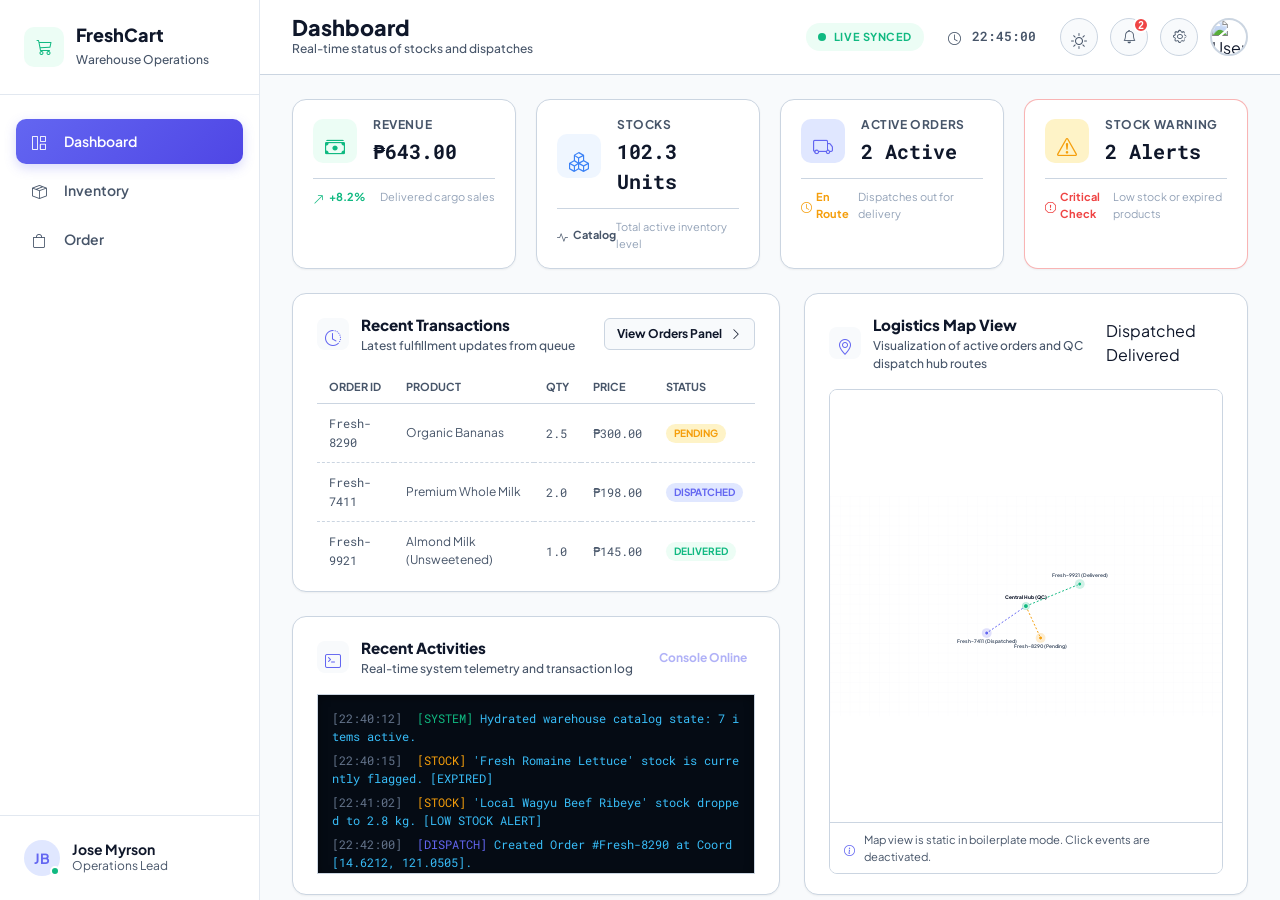
==== frontend/dashboard.html @ cfe40409 "FreshCart Boilerplate" ====
<!DOCTYPE html>
<html lang="en">
<head>
  <meta charset="UTF-8">
  <meta name="viewport" content="width=device-width, initial-scale=1.0">
  <title>FreshCart - Warehouse & Logistics Control Center</title>
  
  <!-- Fonts -->
  <link rel="preconnect" href="https://fonts.googleapis.com">
  <link rel="preconnect" href="https://fonts.gstatic.com" crossorigin>
  <link href="https://fonts.googleapis.com/css2?family=Plus+Jakarta+Sans:wght@300;400;500;600;700;800&family=Roboto+Mono:wght@400;500;600;700&display=swap" rel="stylesheet">
  
  <!-- Bootstrap Icons (CSS-only) -->
  <link rel="stylesheet" href="https://cdn.jsdelivr.net/npm/bootstrap-icons@1.11.3/font/bootstrap-icons.min.css">
  
  <!-- Custom CSS -->
  <link rel="stylesheet" href="styles/style.css">
  <link rel="stylesheet" href="styles/dashboard.css">
</head>
<body>
  <!-- Hidden Radio States for Tab Switching -->
  <input type="radio" name="app-tab" id="tab-dashboard" class="tab-radio-state" checked style="display: none;">
  <input type="radio" name="app-tab" id="tab-inventory" class="tab-radio-state" style="display: none;">
  <input type="radio" name="app-tab" id="tab-order" class="tab-radio-state" style="display: none;">
  
  <!-- Hidden Checkbox for Theme Toggle -->
  <input type="checkbox" id="theme-toggle" class="theme-checkbox-state" style="display: none;">
  <script>
    if (localStorage.getItem('theme') === 'dark') {
      document.getElementById('theme-toggle').checked = true;
      document.body.classList.add('dark-mode');
    }
  </script>

  <!-- Main App Layout Wrapper -->
  <div class="app-layout">
    
    <!-- Left Sidebar Navigation -->
    <aside class="app-sidebar">
      <div class="sidebar-header">
        <div class="brand-logo">
          <i class="bi bi-cart3"></i>
        </div>
        <div class="brand-info">
          <h2>FreshCart</h2>
          <span>Warehouse Operations</span>
        </div>
      </div>
      
      <!-- Navigation Menu -->
      <nav class="sidebar-menu">
        <a class="menu-item" href="dashboard.html" id="nav-dashboard">
          <i class="bi bi-grid-1x2"></i>
          <span>Dashboard</span>
        </a>
        <a class="menu-item" href="inventory.html" id="nav-inventory">
          <i class="bi bi-box-seam"></i>
          <span>Inventory</span>
        </a>
        <a class="menu-item" href="order.html" id="nav-order">
          <i class="bi bi-bag"></i>
          <span>Order</span>
        </a>
      </nav>
      
      <!-- Sidebar Footer User Profile -->
      <div class="sidebar-footer">
        <div class="user-profile">
          <div class="user-avatar">
            <span>JB</span>
            <span class="user-status-dot online"></span>
          </div>
          <div class="user-details">
            <h4>Jose Myrson</h4>
            <p>Operations Lead</p>
          </div>
        </div>
      </div>
    </aside>

    <!-- Main Content Area -->
    <main class="main-content">
      
      <!-- Top Header Bar -->
      <header class="header-bar">
        <div class="header-title-group">
          <div class="title-dashboard-only">
            <h1>Dashboard</h1>
            <p>Real-time status of stocks and dispatches</p>
          </div>
          <div class="title-inventory-only">
            <h1>Inventory</h1>
            <p>Physical catalog controls and freshness states</p>
          </div>
          <div class="title-order-only">
            <h1>Order Dispatch Engine</h1>
            <p>Fulfill queue dispatches and track routes</p>
          </div>
        </div>
        
        <div class="header-actions">
          <div class="status-indicator">
            <span class="status-dot"></span>
            <span class="status-text">LIVE SYNCED</span>
          </div>
          
          <div class="system-time text-mono">
            <i class="bi bi-clock"></i>
            <span id="live-time">22:45:00</span>
          </div>
          
          <!-- Mockup circular header controls -->
          <div class="header-controls">
            <label class="circle-btn" for="theme-toggle" id="btn-theme-toggle" title="Toggle Light/Dark Theme" style="cursor: pointer;">
              <i class="bi bi-sun sun-icon"></i>
              <i class="bi bi-moon moon-icon" style="display: none;"></i>
            </label>
            <button class="circle-btn" id="btn-alerts-toggle" title="System Warnings Dashboard">
              <i class="bi bi-bell"></i>
              <span class="btn-badge" id="alerts-count">2</span>
            </button>
            <button class="circle-btn" id="btn-settings-toggle" title="Control Settings">
              <i class="bi bi-gear"></i>
            </button>
            <div class="profile-circle" title="User Profile">
              <img src="https://api.dicebear.com/7.x/bottts/svg?seed=FreshCart" alt="User Profile">
            </div>
          </div>
        </div>
      </header>

      <!-- Views Content Container -->
      <div class="view-container">
        
        <!-- ==================== VIEW 1: DASHBOARD ==================== -->
        <section id="view-dashboard" class="app-view">
          
          <!-- Summary/KPI Cards row -->
          <div class="kpi-row">
            <!-- Revenue Card -->
            <div class="kpi-card" id="kpi-revenue">
              <div class="kpi-card-inner">
                <div class="kpi-icon revenue-accent">
                  <i class="bi bi-cash-stack"></i>
                </div>
                <div class="kpi-content">
                  <span class="kpi-label">Revenue</span>
                  <h2 class="kpi-value text-mono" id="val-revenue">₱643.00</h2>
                </div>
              </div>
              <div class="kpi-footer">
                <span class="kpi-trend positive">
                  <i class="bi bi-arrow-up-right"></i> +8.2%
                </span>
                <span class="kpi-subtext">Delivered cargo sales</span>
              </div>
            </div>

            <!-- Stocks Card -->
            <div class="kpi-card" id="kpi-stocks">
              <div class="kpi-card-inner">
                <div class="kpi-icon stocks-accent">
                  <i class="bi bi-boxes"></i>
                </div>
                <div class="kpi-content">
                  <span class="kpi-label">Stocks</span>
                  <h2 class="kpi-value text-mono" id="val-stocks">102.3 Units</h2>
                </div>
              </div>
              <div class="kpi-footer">
                <span class="kpi-trend neutral">
                  <i class="bi bi-activity"></i> Catalog
                </span>
                <span class="kpi-subtext">Total active inventory level</span>
              </div>
            </div>

            <!-- Active Orders Card -->
            <div class="kpi-card" id="kpi-dispatches">
              <div class="kpi-card-inner">
                <div class="kpi-icon dispatches-accent">
                  <i class="bi bi-truck"></i>
                </div>
                <div class="kpi-content">
                  <span class="kpi-label">Active Orders</span>
                  <h2 class="kpi-value text-mono" id="val-dispatches">2 Active</h2>
                </div>
              </div>
              <div class="kpi-footer">
                <span class="kpi-trend warning">
                  <i class="bi bi-clock"></i> En Route
                </span>
                <span class="kpi-subtext">Dispatches out for delivery</span>
              </div>
            </div>

            <!-- Stock Warning Card -->
            <div class="kpi-card pulse-alert" id="kpi-warnings">
              <div class="kpi-card-inner">
                <div class="kpi-icon warnings-accent">
                  <i class="bi bi-exclamation-triangle"></i>
                </div>
                <div class="kpi-content">
                  <span class="kpi-label">Stock Warning</span>
                  <h2 class="kpi-value text-mono" id="val-warnings">2 Alerts</h2>
                </div>
              </div>
              <div class="kpi-footer">
                <span class="kpi-trend critical">
                  <i class="bi bi-exclamation-octagon"></i> Critical Check
                </span>
                <span class="kpi-subtext">Low stock or expired products</span>
              </div>
            </div>
          </div>

          <!-- Dashboard Main Two Column Grid -->
          <div class="dashboard-grid">
            
            <!-- Left Column: Transactions & Activity -->
            <div class="grid-column dashboard-left">
              <!-- Recent Transactions Card -->
              <section class="dashboard-card recent-transactions-card">
                <div class="card-header">
                  <div class="header-title-group">
                    <div class="card-header-icon"><i class="bi bi-clock-history"></i></div>
                    <div>
                      <h2>Recent Transactions</h2>
                      <p>Latest fulfillment updates from queue</p>
                    </div>
                  </div>
                  <a class="btn btn-secondary btn-sm" href="order.html" style="cursor: pointer; text-decoration: none;">
                    View Orders Panel <i class="bi bi-chevron-right"></i>
                  </a>
                </div>
                
                <div class="table-container recent-orders-container">
                  <table class="recent-orders-table">
                    <thead>
                      <tr>
                        <th>Order ID</th>
                        <th>Product</th>
                        <th>Qty</th>
                        <th>Price</th>
                        <th>Status</th>
                      </tr>
                    </thead>
                    <tbody id="dashboard-recent-orders-tbody">
                      <tr>
                        <td><span class="text-mono">Fresh-8290</span></td>
                        <td>Organic Bananas</td>
                        <td class="text-mono">2.5</td>
                        <td class="text-mono">₱300.00</td>
                        <td><span class="status-badge-inline pending">Pending</span></td>
                      </tr>
                      <tr>
                        <td><span class="text-mono">Fresh-7411</span></td>
                        <td>Premium Whole Milk</td>
                        <td class="text-mono">2.0</td>
                        <td class="text-mono">₱198.00</td>
                        <td><span class="status-badge-inline dispatched">Dispatched</span></td>
                      </tr>
                      <tr>
                        <td><span class="text-mono">Fresh-9921</span></td>
                        <td>Almond Milk (Unsweetened)</td>
                        <td class="text-mono">1.0</td>
                        <td class="text-mono">₱145.00</td>
                        <td><span class="status-badge-inline delivered">Delivered</span></td>
                      </tr>
                    </tbody>
                  </table>
                </div>
              </section>

              <!-- Recent Activities (Timeline Logs) -->
              <section class="dashboard-card timeline-card">
                <div class="card-header">
                  <div class="header-title-group">
                    <div class="card-header-icon"><i class="bi bi-terminal"></i></div>
                    <div>
                      <h2>Recent Activities</h2>
                      <p>Real-time system telemetry and transaction log</p>
                    </div>
                  </div>
                  <button id="btn-clear-logs" class="btn btn-text" style="pointer-events: none; opacity: 0.5;">Console Online</button>
                </div>
                <div class="terminal-container">
                  <div class="terminal-body text-mono" id="terminal-logs">
                    <div class="log-entry"><span class="log-time">[22:40:12]</span> <span class="log-system">[SYSTEM]</span> Hydrated warehouse catalog state: 7 items active.</div>
                    <div class="log-entry"><span class="log-time">[22:40:15]</span> <span class="log-stock">[STOCK]</span> 'Fresh Romaine Lettuce' stock is currently flagged. [EXPIRED]</div>
                    <div class="log-entry"><span class="log-time">[22:41:02]</span> <span class="log-stock">[STOCK]</span> 'Local Wagyu Beef Ribeye' stock dropped to 2.8 kg. [LOW STOCK ALERT]</div>
                    <div class="log-entry"><span class="log-time">[22:42:00]</span> <span class="log-dispatch">[DISPATCH]</span> Created Order #Fresh-8290 at Coord [14.6212, 121.0505].</div>
                    <div class="log-entry"><span class="log-time">[22:43:18]</span> <span class="log-dispatch">[DISPATCH]</span> Created Order #Fresh-7411 at Coord [14.6050, 121.0210].</div>
                    <div class="log-entry"><span class="log-time">[22:44:00]</span> <span class="log-dispatch">[DISPATCH]</span> Created Order #Fresh-9921 at Coord [14.6320, 121.0780].</div>
                  </div>
                </div>
              </section>
            </div>

            <!-- Right Column: Mockup Map -->
            <div class="grid-column dashboard-right">
              <section class="dashboard-card map-card flex-grow-card">
                <div class="card-header">
                  <div class="header-title-group">
                    <div class="card-header-icon"><i class="bi bi-geo-alt"></i></div>
                    <div>
                      <h2>Logistics Map View</h2>
                      <p>Visualization of active orders and QC dispatch hub routes</p>
                    </div>
                  </div>
                  <div class="map-legend">
                    <span class="legend-item"><span class="legend-dot color-indigo"></span> Dispatched</span>
                    <span class="legend-item"><span class="legend-dot color-emerald"></span> Delivered</span>
                  </div>
                </div>
                
                <div class="map-viewport-wrapper">
                  <div id="map-viewport" class="static-map">
                    <svg viewBox="0 0 800 450" class="map-svg" xmlns="http://www.w3.org/2000/svg">
                      <!-- Grid background -->
                      <defs>
                        <pattern id="map-grid" width="20" height="20" patternUnits="userSpaceOnUse">
                          <path d="M 20 0 L 0 0 0 20" fill="none" stroke="var(--border-color)" stroke-width="0.5" opacity="0.3"/>
                        </pattern>
                      </defs>
                      <rect width="100%" height="100%" fill="url(#map-grid)" />
                      
                      <!-- Connection Routes -->
                      <path class="route-line dispatched" d="M 400 225 L 320 280" stroke="var(--secondary-indigo)" stroke-width="2" stroke-dasharray="4 4" fill="none" />
                      <path class="route-line delivered" d="M 400 225 L 510 180" stroke="var(--primary-emerald)" stroke-width="2" stroke-dasharray="4 4" fill="none" />
                      <path class="route-line pending" d="M 400 225 L 430 290" stroke="var(--warning-amber)" stroke-width="2" stroke-dasharray="4 4" fill="none" />
                      
                      <!-- Central Warehouse Marker -->
                      <circle cx="400" cy="225" r="8" fill="var(--primary-emerald)" opacity="0.3" class="warehouse-pulse-ring" />
                      <circle cx="400" cy="225" r="5" fill="var(--primary-emerald)" stroke="#ffffff" stroke-width="1.5" />
                      <text x="400" y="210" class="map-label center-label" text-anchor="middle">Central Hub (QC)</text>
                      
                      <!-- Route Node 1: Dispatched -->
                      <g class="map-node">
                        <circle cx="320" cy="280" r="10" fill="var(--secondary-indigo)" opacity="0.2" class="node-pulse-ring" />
                        <circle cx="320" cy="280" r="4" fill="var(--secondary-indigo)" stroke="#ffffff" stroke-width="1.5" />
                        <text x="320" y="300" class="map-label" text-anchor="middle">Fresh-7411 (Dispatched)</text>
                      </g>
                      
                      <!-- Route Node 2: Delivered -->
                      <g class="map-node">
                        <circle cx="510" cy="180" r="10" fill="var(--primary-emerald)" opacity="0.2" class="node-pulse-ring" />
                        <circle cx="510" cy="180" r="4" fill="var(--primary-emerald)" stroke="#ffffff" stroke-width="1.5" />
                        <text x="510" y="165" class="map-label" text-anchor="middle">Fresh-9921 (Delivered)</text>
                      </g>
                      
                      <!-- Route Node 3: Pending -->
                      <g class="map-node">
                        <circle cx="430" cy="290" r="10" fill="var(--warning-amber)" opacity="0.2" class="node-pulse-ring" />
                        <circle cx="430" cy="290" r="4" fill="var(--warning-amber)" stroke="#ffffff" stroke-width="1.5" />
                        <text x="430" y="310" class="map-label" text-anchor="middle">Fresh-8290 (Pending)</text>
                      </g>
                    </svg>
                  </div>
                  <div class="map-instructions">
                    <i class="bi bi-info-circle"></i> Map view is static in boilerplate mode. Click events are deactivated.
                  </div>
                </div>
              </section>
            </div>
            
          </div>
        </section>

      </div>
    </main>

  </div>

  <!-- Theme Toggle Persistence Script -->
  <script>
    document.getElementById('theme-toggle').addEventListener('change', (e) => {
      if (e.target.checked) {
        localStorage.setItem('theme', 'dark');
        document.body.classList.add('dark-mode');
      } else {
        localStorage.setItem('theme', 'light');
        document.body.classList.remove('dark-mode');
      }
    });
  </script>
</body>
</html>
---- frontend/styles/style.css ----
/* FRESHCART DASHBOARD STYLESHEET */

/* --- Design Tokens & Variables --- */
:root {
  --canvas-bg: #f8fafc;
  --surface-bg: #ffffff;
  --border-color: #cbd5e1;
  --header-bg: #ffffff;
  --sidebar-bg: #ffffff;
  --sidebar-border: #e2e8f0;
  --sidebar-hover: #f1f5f9;
  
  --text-primary: #0f172a;
  --text-secondary: #475569;
  --text-muted: #94a3b8;
  
  /* Palette Accents */
  --primary-emerald: #10b981;
  --primary-emerald-hover: #0d9668;
  --primary-emerald-light: #ecfdf5;
  
  --secondary-indigo: #6366f1;
  --secondary-indigo-hover: #4f46e5;
  --secondary-indigo-light: #e0e7ff;
  
  /* Status Colors */
  --danger-red: #ef4444;
  --danger-red-light: #fef2f2;
  --warning-amber: #f59e0b;
  --warning-amber-light: #fef3c7;
  --info-blue: #3b82f6;
  --info-blue-light: #eff6ff;
  
  /* Typography */
  --font-sans: 'Plus Jakarta Sans', -apple-system, BlinkMacSystemFont, "Segoe UI", Roboto, Helvetica, Arial, sans-serif;
  --font-mono: 'Roboto Mono', sfmono-regular, Consolas, "Liberation Mono", Menlo, Courier, monospace;
  
  /* Elevation & Borders */
  --shadow-sm: 0 1px 2px 0 rgba(0, 0, 0, 0.05);
  --shadow-md: 0 4px 6px -1px rgba(0, 0, 0, 0.05), 0 2px 4px -2px rgba(0, 0, 0, 0.05);
  --shadow-lg: 0 10px 15px -3px rgba(0, 0, 0, 0.05), 0 4px 6px -4px rgba(0, 0, 0, 0.05);
  --transition-smooth: all 0.2s cubic-bezier(0.4, 0, 0.2, 1);
  
  /* Inputs */
  --input-bg: #ffffff;
  --input-border: #cbd5e1;
  --input-focus-shadow: rgba(99, 102, 241, 0.1);
}

body.dark-mode, body:has(#theme-toggle:checked) {
  --canvas-bg: #090d16;
  --surface-bg: #111b2d;
  --border-color: #1e293b;
  --header-bg: #0f172a;
  --sidebar-bg: #0f172a;
  --sidebar-border: #1e293b;
  --sidebar-hover: #1e293b;
  
  --text-primary: #f8fafc;
  --text-secondary: #94a3b8;
  --text-muted: #64748b;
  
  --primary-emerald-light: rgba(16, 185, 129, 0.1);
  --secondary-indigo-light: rgba(99, 102, 241, 0.1);
  --danger-red-light: rgba(239, 68, 68, 0.1);
  --warning-amber-light: rgba(245, 158, 11, 0.1);
  --info-blue-light: rgba(59, 130, 246, 0.1);
  
  --shadow-sm: 0 1px 2px 0 rgba(0, 0, 0, 0.4);
  --shadow-md: 0 4px 6px -1px rgba(0, 0, 0, 0.3);
  --shadow-lg: 0 10px 15px -3px rgba(0, 0, 0, 0.4);
  
  --input-bg: #1e293b;
  --input-border: #334155;
  --input-focus-shadow: rgba(99, 102, 241, 0.2);
}

/* --- Base Resets & Global Styles --- */
* {
  box-sizing: border-box;
  margin: 0;
  padding: 0;
}

body {
  background-color: var(--canvas-bg);
  color: var(--text-primary);
  font-family: var(--font-sans);
  line-height: 1.5;
  overflow: hidden;
  height: 100vh;
  width: 100vw;
  -webkit-font-smoothing: antialiased;
  -moz-osx-font-smoothing: grayscale;
  transition: background-color 0.3s, color 0.3s;
}

.text-mono {
  font-family: var(--font-mono);
}

/* --- App Layout Structures --- */
.app-layout {
  display: flex;
  height: 100vh;
  width: 100vw;
  overflow: hidden;
}

/* Left Sidebar */
.app-sidebar {
  display: flex;
  flex-direction: column;
  width: 260px;
  height: 100%;
  background-color: var(--sidebar-bg);
  border-right: 1px solid var(--sidebar-border);
  flex-shrink: 0;
  transition: var(--transition-smooth), background-color 0.3s, border-color 0.3s;
  z-index: 10;
}

.sidebar-header {
  display: flex;
  align-items: center;
  gap: 0.75rem;
  padding: 1.5rem;
  border-bottom: 1px solid var(--sidebar-border);
}

.brand-logo {
  display: flex;
  align-items: center;
  justify-content: center;
  background-color: var(--primary-emerald-light);
  color: var(--primary-emerald);
  width: 40px;
  height: 40px;
  border-radius: 10px;
}

.brand-info h2 {
  font-size: 1.125rem;
  font-weight: 800;
  color: var(--text-primary);
  line-height: 1.2;
}

.brand-info span {
  font-size: 0.75rem;
  font-weight: 500;
  color: var(--text-secondary);
}

/* Sidebar Menu */
.sidebar-menu {
  flex-grow: 1;
  padding: 1.5rem 1rem;
  display: flex;
  flex-direction: column;
  gap: 0.25rem;
}

.menu-item {
  display: flex;
  align-items: center;
  gap: 0.875rem;
  padding: 0.75rem 1rem;
  background: none;
  border: none;
  border-radius: 10px;
  color: var(--text-secondary);
  font-family: var(--font-sans);
  font-size: 0.875rem;
  font-weight: 600;
  cursor: pointer;
  text-align: left;
  transition: var(--transition-smooth);
  text-decoration: none !important;
}

.menu-item i {
  width: 18px;
  height: 18px;
}

.menu-item:hover {
  background-color: var(--sidebar-hover);
  color: var(--text-primary);
}

.menu-item.active {
  background: linear-gradient(135deg, var(--secondary-indigo), var(--secondary-indigo-hover));
  color: #ffffff;
  box-shadow: 0 4px 12px rgba(99, 102, 241, 0.25);
}

/* Sidebar User Profile */
.sidebar-footer {
  padding: 1rem;
  border-top: 1px solid var(--sidebar-border);
}

.user-profile {
  display: flex;
  align-items: center;
  gap: 0.75rem;
  padding: 0.5rem;
  border-radius: 8px;
}

.user-avatar {
  position: relative;
  display: flex;
  align-items: center;
  justify-content: center;
  width: 36px;
  height: 36px;
  border-radius: 50%;
  background-color: var(--secondary-indigo-light);
  color: var(--secondary-indigo);
  font-weight: 700;
  font-size: 0.875rem;
}

.user-status-dot {
  position: absolute;
  bottom: 0;
  right: 0;
  width: 10px;
  height: 10px;
  border-radius: 50%;
  border: 2px solid var(--sidebar-bg);
}

.user-status-dot.online {
  background-color: var(--primary-emerald);
}

.user-details h4 {
  font-size: 0.875rem;
  font-weight: 700;
  color: var(--text-primary);
  line-height: 1.2;
}

.user-details p {
  font-size: 0.75rem;
  color: var(--text-secondary);
}

/* Main Content Area */
.main-content {
  display: flex;
  flex-direction: column;
  flex-grow: 1;
  height: 100%;
  overflow: hidden;
  background-color: var(--canvas-bg);
  transition: background-color 0.3s;
}

/* Top Header Bar */
.header-bar {
  display: flex;
  justify-content: space-between;
  align-items: center;
  height: 75px;
  padding: 0 2rem;
  background-color: var(--header-bg);
  border-bottom: 1px solid var(--border-color);
  flex-shrink: 0;
  transition: var(--transition-smooth), background-color 0.3s, border-color 0.3s;
}

.header-title-group h1 {
  font-size: 1.35rem;
  font-weight: 800;
  color: var(--text-primary);
  line-height: 1.1;
}

.header-title-group p {
  font-size: 0.75rem;
  color: var(--text-secondary);
  font-weight: 500;
}

.header-actions {
  display: flex;
  align-items: center;
  gap: 1.5rem;
}

.status-indicator {
  display: flex;
  align-items: center;
  gap: 0.5rem;
  background-color: var(--primary-emerald-light);
  padding: 0.375rem 0.75rem;
  border-radius: 20px;
}

.status-dot {
  width: 8px;
  height: 8px;
  background-color: var(--primary-emerald);
  border-radius: 50%;
  animation: pulse-dot 1.8s infinite;
}

@keyframes pulse-dot {
  0% { transform: scale(0.9); opacity: 0.6; }
  50% { transform: scale(1.1); opacity: 1; }
  100% { transform: scale(0.9); opacity: 0.6; }
}

.status-text {
  font-size: 0.6875rem;
  font-weight: 700;
  color: var(--primary-emerald);
  letter-spacing: 0.05em;
}

.system-time {
  display: flex;
  align-items: center;
  gap: 0.5rem;
  font-size: 0.8125rem;
  font-weight: 600;
  color: var(--text-secondary);
}

.system-time i {
  width: 16px;
  height: 16px;
}

.header-controls {
  display: flex;
  align-items: center;
  gap: 0.75rem;
}

.circle-btn {
  position: relative;
  display: flex;
  align-items: center;
  justify-content: center;
  width: 38px;
  height: 38px;
  border-radius: 50%;
  background-color: var(--canvas-bg);
  border: 1px solid var(--border-color);
  color: var(--text-secondary);
  cursor: pointer;
  transition: var(--transition-smooth);
}

.circle-btn:hover {
  background-color: var(--sidebar-hover);
  color: var(--text-primary);
  transform: translateY(-1px);
}

.circle-btn i {
  width: 16px;
  height: 16px;
}

.btn-badge {
  position: absolute;
  top: -2px;
  right: -2px;
  background-color: var(--danger-red);
  color: white;
  font-size: 0.625rem;
  font-weight: 700;
  min-width: 16px;
  height: 16px;
  border-radius: 8px;
  display: flex;
  align-items: center;
  justify-content: center;
  border: 2px solid var(--header-bg);
}

.profile-circle {
  width: 38px;
  height: 38px;
  border-radius: 50%;
  border: 2px solid var(--border-color);
  overflow: hidden;
  cursor: pointer;
  transition: var(--transition-smooth);
}

.profile-circle:hover {
  transform: scale(1.05);
  border-color: var(--secondary-indigo);
}

.profile-circle img {
  width: 100%;
  height: 100%;
  object-fit: cover;
}

/* Views Wrapper */
.view-container {
  flex-grow: 1;
  overflow-y: auto;
  padding: 1.5rem 2rem;
}

/* Switch Views */
.app-view {
  display: none;
  animation: fadeIn 0.25s ease-in-out;
}

.app-view.active {
  display: block;
}

@keyframes fadeIn {
  from { opacity: 0; transform: translateY(4px); }
  to { opacity: 1; transform: translateY(0); }
}

/* --- CSS-Only Tab Switching & Theme Toggle logic --- */
.tab-radio-state:checked {
  display: none;
}

#tab-dashboard:checked ~ .app-layout #nav-dashboard,
#tab-inventory:checked ~ .app-layout #nav-inventory,
#tab-order:checked ~ .app-layout #nav-order {
  background: linear-gradient(135deg, var(--secondary-indigo), var(--secondary-indigo-hover));
  color: #ffffff;
  box-shadow: 0 4px 12px rgba(99, 102, 241, 0.25);
}

#tab-dashboard:checked ~ .app-layout #view-dashboard,
#tab-inventory:checked ~ .app-layout #view-inventory,
#tab-order:checked ~ .app-layout #view-order {
  display: block;
}

.title-dashboard-only,
.title-inventory-only,
.title-order-only {
  display: none;
}

#tab-dashboard:checked ~ .app-layout .title-dashboard-only,
#tab-inventory:checked ~ .app-layout .title-inventory-only,
#tab-order:checked ~ .app-layout .title-order-only {
  display: block;
}

/* Theme Toggle styles */
body:has(#theme-toggle:checked) #btn-theme-toggle .sun-icon {
  display: none;
}

body:has(#theme-toggle:checked) #btn-theme-toggle .moon-icon {
  display: block !important;
}

/* Static Map styles */
.static-map {
  width: 100%;
  height: 100%;
  background-color: var(--surface-bg);
  display: flex;
  align-items: center;
  justify-content: center;
  position: relative;
  overflow: hidden;
}

.map-svg {
  width: 100%;
  height: 100%;
  display: block;
}

.map-label {
  font-family: var(--font-sans);
  font-size: 10px;
  font-weight: 700;
  fill: var(--text-secondary);
}

.center-label {
  fill: var(--text-primary);
  font-weight: 800;
}

.node-pulse-ring, .warehouse-pulse-ring {
  transform-origin: center;
  animation: svg-pulse 2s infinite ease-in-out;
}

.warehouse-pulse-ring {
  animation-duration: 2.5s;
}

@keyframes svg-pulse {
  0% {
    r: 6px;
    opacity: 0.4;
  }
  50% {
    r: 14px;
    opacity: 0.1;
  }
  100% {
    r: 6px;
    opacity: 0.4;
  }
}

/* Dashboard Card layout is retained as a common component below. */

/* General Dashboard Cards */
.dashboard-card {
  background-color: var(--surface-bg);
  border: 1px solid var(--border-color);
  border-radius: 14px;
  padding: 1.25rem 1.5rem;
  box-shadow: var(--shadow-sm);
  display: flex;
  flex-direction: column;
  transition: var(--transition-smooth), border-color 0.3s;
}

.dashboard-card:hover {
  box-shadow: var(--shadow-md);
}

.card-header {
  display: flex;
  justify-content: space-between;
  align-items: center;
  margin-bottom: 1rem;
  gap: 1rem;
}

.header-title-group {
  display: flex;
  align-items: center;
  gap: 0.75rem;
}

.card-header-icon {
  display: flex;
  align-items: center;
  justify-content: center;
  width: 32px;
  height: 32px;
  border-radius: 8px;
  background-color: var(--canvas-bg);
  color: var(--secondary-indigo);
  flex-shrink: 0;
}

.card-header-icon i {
  width: 16px;
  height: 16px;
}

.header-title-group h2 {
  font-size: 0.95rem;
  font-weight: 800;
  color: var(--text-primary);
}

.header-title-group p {
  font-size: 0.75rem;
  color: var(--text-secondary);
}

.flex-grow-card {
  flex-grow: 1;
}

/* Buttons */
.btn {
  display: inline-flex;
  align-items: center;
  justify-content: center;
  gap: 0.5rem;
  font-family: var(--font-sans);
  font-size: 0.8125rem;
  font-weight: 700;
  padding: 0.5rem 1rem;
  border-radius: 8px;
  border: 1px solid transparent;
  cursor: pointer;
  transition: var(--transition-smooth);
}

.btn-sm {
  font-size: 0.75rem;
  padding: 0.375rem 0.75rem;
  border-radius: 6px;
}

.btn-primary {
  background-color: var(--primary-emerald);
  color: white;
}

.btn-primary:hover {
  background-color: var(--primary-emerald-hover);
}

.btn-indigo {
  background-color: var(--secondary-indigo);
  color: white;
}

.btn-indigo:hover {
  background-color: var(--secondary-indigo-hover);
}

.btn-secondary {
  background-color: var(--canvas-bg);
  border-color: var(--border-color);
  color: var(--text-primary);
}

.btn-secondary:hover {
  background-color: var(--sidebar-hover);
}

.btn-icon-only {
  width: 32px;
  height: 32px;
  padding: 0;
  border-radius: 50%;
}

.btn-text {
  background: none;
  border: none;
  color: var(--secondary-indigo);
  padding: 0.25rem 0.5rem;
  font-size: 0.75rem;
}

.btn-text:hover {
  color: var(--secondary-indigo-hover);
  text-decoration: underline;
}

.btn-full {
  width: 100%;
}

/* Dashboard recent transactions table and map classes are moved to dashboard.html styles block. */

/* Inventory & Order specific layout and stream styles are moved to inventory.html and order.html styles blocks. */

/* Custom Scrollbars */
::-webkit-scrollbar {
  width: 6px;
  height: 6px;
}
::-webkit-scrollbar-track {
  background: transparent;
}
::-webkit-scrollbar-thumb {
  background: var(--border-color);
  border-radius: 4px;
}
::-webkit-scrollbar-thumb:hover {
  background: var(--text-muted);
}

.terminal-container::-webkit-scrollbar-thumb {
  background: #1e293b;
}
.terminal-container::-webkit-scrollbar-thumb:hover {
  background: #334155;
}

/* --- Responsive Layout Breakpoints --- */
@media (max-width: 1100px) {
  .view-layout-split {
    grid-template-columns: 1fr;
  }
}

@media (max-width: 1024px) {
  .dashboard-grid {
    grid-template-columns: 1fr;
  }
  
  .kpi-row {
    grid-template-columns: repeat(2, 1fr);
  }
}

@media (max-width: 768px) {
  .app-layout {
    flex-direction: column;
  }
  
  .app-sidebar {
    width: 100%;
    height: auto;
    border-right: none;
    border-bottom: 1px solid var(--sidebar-border);
  }
  
  .sidebar-header {
    padding: 1rem;
  }
  
  .sidebar-menu {
    flex-direction: row;
    padding: 0.5rem 1rem;
    overflow-x: auto;
    gap: 0.5rem;
  }
  
  .menu-item {
    padding: 0.5rem 0.75rem;
    white-space: nowrap;
  }
  
  .sidebar-footer {
    display: none; /* Hide profile in sidebar on small devices */
  }
  
  .header-bar {
    padding: 0 1rem;
  }
}

@media (max-width: 580px) {
  .kpi-row {
    grid-template-columns: 1fr;
  }
  
  .form-row {
    flex-direction: column;
    gap: 0.75rem;
  }
  
  .header-bar {
    flex-direction: column;
    height: auto;
    padding: 1rem;
    align-items: flex-start;
    gap: 0.75rem;
  }
  
  .header-actions {
    width: 100%;
    justify-content: space-between;
  }
}
---- frontend/styles/dashboard.css ----
/* ==================== VIEW: DASHBOARD ==================== */
/* KPI Section */
.kpi-row {
  display: grid;
  grid-template-columns: repeat(4, 1fr);
  gap: 1.25rem;
  margin-bottom: 1.5rem;
}

.kpi-card {
  background-color: var(--surface-bg);
  border: 1px solid var(--border-color);
  border-radius: 14px;
  padding: 1rem 1.25rem;
  box-shadow: var(--shadow-sm);
  display: flex;
  flex-direction: column;
  transition: var(--transition-smooth), border-color 0.3s;
}

.kpi-card:hover {
  transform: translateY(-2px);
  box-shadow: var(--shadow-md);
}

.kpi-card-inner {
  display: flex;
  align-items: center;
  gap: 1rem;
}

.kpi-icon {
  display: flex;
  align-items: center;
  justify-content: center;
  width: 44px;
  height: 44px;
  border-radius: 10px;
  font-size: 1.25rem;
  flex-shrink: 0;
}

.kpi-icon i {
  width: 20px;
  height: 20px;
}

.revenue-accent {
  background-color: var(--primary-emerald-light);
  color: var(--primary-emerald);
}

.stocks-accent {
  background-color: var(--info-blue-light);
  color: var(--info-blue);
}

.dispatches-accent {
  background-color: var(--secondary-indigo-light);
  color: var(--secondary-indigo);
}

.warnings-accent {
  background-color: var(--warning-amber-light);
  color: var(--warning-amber);
}

.kpi-content {
  display: flex;
  flex-direction: column;
}

.kpi-label {
  font-size: 0.75rem;
  font-weight: 700;
  color: var(--text-secondary);
  text-transform: uppercase;
  letter-spacing: 0.05em;
}

.kpi-value {
  font-size: 1.25rem;
  font-weight: 800;
  color: var(--text-primary);
  margin-top: 0.125rem;
}

.kpi-footer {
  display: flex;
  justify-content: space-between;
  align-items: center;
  margin-top: 0.75rem;
  border-top: 1px solid var(--border-color);
  padding-top: 0.625rem;
}

.kpi-trend {
  display: flex;
  align-items: center;
  gap: 0.25rem;
  font-size: 0.6875rem;
  font-weight: 700;
}

.kpi-trend.positive { color: var(--primary-emerald); }
.kpi-trend.neutral { color: var(--text-secondary); }
.kpi-trend.warning { color: var(--warning-amber); }
.kpi-trend.critical { color: var(--danger-red); }

.kpi-trend i {
  width: 12px;
  height: 12px;
}

.kpi-subtext {
  font-size: 0.6875rem;
  color: var(--text-muted);
}

/* Warnings Pulsating Alert */
.pulse-alert {
  border-color: rgba(239, 68, 68, 0.4);
  animation: pulse-border 1.5s infinite;
}

@keyframes pulse-border {
  0% { border-color: rgba(239, 68, 68, 0.4); }
  50% { border-color: rgba(239, 68, 68, 0.8); box-shadow: 0 0 8px rgba(239, 68, 68, 0.1); }
  100% { border-color: rgba(239, 68, 68, 0.4); }
}

/* Dashboard Two-Column Grid */
.dashboard-grid {
  display: grid;
  grid-template-columns: 1.1fr 1fr;
  gap: 1.5rem;
  align-items: stretch;
}

.dashboard-left {
  display: flex;
  flex-direction: column;
  gap: 1.5rem;
}

.dashboard-right {
  display: flex;
  flex-direction: column;
}

/* General Dashboard Cards */
.dashboard-card {
  background-color: var(--surface-bg);
  border: 1px solid var(--border-color);
  border-radius: 14px;
  padding: 1.25rem 1.5rem;
  box-shadow: var(--shadow-sm);
  display: flex;
  flex-direction: column;
  transition: var(--transition-smooth), border-color 0.3s;
}

.dashboard-card:hover {
  box-shadow: var(--shadow-md);
}

.card-header {
  display: flex;
  justify-content: space-between;
  align-items: center;
  margin-bottom: 1rem;
  gap: 1rem;
}

.card-header-icon {
  display: flex;
  align-items: center;
  justify-content: center;
  width: 32px;
  height: 32px;
  border-radius: 8px;
  background-color: var(--canvas-bg);
  color: var(--secondary-indigo);
  flex-shrink: 0;
}

.card-header-icon i {
  width: 16px;
  height: 16px;
}

.flex-grow-card {
  flex-grow: 1;
}

/* Recent Transactions (Mini-table) */
.recent-orders-container {
  overflow-y: auto;
  max-height: 200px;
}

.recent-orders-table {
  width: 100%;
  border-collapse: collapse;
  text-align: left;
}

.recent-orders-table th {
  padding: 0.5rem 0.75rem;
  font-size: 0.6875rem;
  font-weight: 700;
  text-transform: uppercase;
  color: var(--text-secondary);
  border-bottom: 1px solid var(--border-color);
}

.recent-orders-table td {
  padding: 0.625rem 0.75rem;
  font-size: 0.75rem;
  border-bottom: 1px dashed var(--border-color);
  color: var(--text-secondary);
}

.recent-orders-table tr:hover td {
  background-color: var(--sidebar-hover);
}

.recent-orders-table td strong {
  color: var(--text-primary);
}

.empty-table {
  text-align: center;
  padding: 1.5rem !important;
}

/* Badges for order statuses in dashboard table */
.status-badge-inline {
  display: inline-flex;
  align-items: center;
  padding: 0.125rem 0.5rem;
  border-radius: 12px;
  font-size: 0.625rem;
  font-weight: 700;
  text-transform: uppercase;
}

.status-badge-inline.pending { background-color: var(--warning-amber-light); color: var(--warning-amber); }
.status-badge-inline.dispatched { background-color: var(--secondary-indigo-light); color: var(--secondary-indigo); }
.status-badge-inline.delivered { background-color: var(--primary-emerald-light); color: var(--primary-emerald); }
.status-badge-inline.cancelled { background-color: var(--danger-red-light); color: var(--danger-red); }

/* Timeline Log Screen (Recent Activities) */
.terminal-container {
  background-color: #050b14;
  border: 1px solid var(--border-color);
  padding: 0.875rem;
  height: 180px;
  overflow-y: auto;
  box-shadow: inset 0 2px 8px rgba(0, 0, 0, 0.4);
}

.terminal-body {
  color: #38bdf8; /* Soft terminal blue */
  font-size: 0.75rem;
  line-height: 1.5;
}

.log-entry {
  margin-bottom: 0.375rem;
  white-space: pre-wrap;
  word-break: break-all;
}

.log-time {
  color: #64748b;
  margin-right: 0.5rem;
}

.log-system { color: #10b981; } /* Emerald */
.log-stock { color: #f59e0b; }  /* Amber */
.log-dispatch { color: #6366f1; } /* Indigo */
.log-restock { color: #c084fc; } /* Soft Purple */
.log-error { color: #ef4444; }   /* Red */

/* ==================== MAP MODULE ==================== */
.map-viewport-wrapper {
  position: relative;
  display: flex;
  flex-direction: column;
  flex-grow: 1;
  min-height: 380px;
  border-radius: 8px;
  overflow: hidden;
  border: 1px solid var(--border-color);
}

#map-viewport {
  flex-grow: 1;
  width: 100%;
  height: 100%;
  z-index: 1;
}

.map-instructions {
  background-color: var(--surface-bg);
  padding: 0.5rem 0.875rem;
  font-size: 0.7rem;
  color: var(--text-secondary);
  border-top: 1px solid var(--border-color);
  display: flex;
  align-items: center;
  gap: 0.5rem;
}

.map-instructions i {
  width: 12px;
  height: 12px;
  color: var(--secondary-indigo);
}

/* Static Map styles */
.static-map {
  width: 100%;
  height: 100%;
  background-color: var(--surface-bg);
  display: flex;
  align-items: center;
  justify-content: center;
  position: relative;
  overflow: hidden;
}

.map-svg {
  width: 100%;
  height: 100%;
  display: block;
}

.map-label {
  font-family: var(--font-sans);
  font-size: 10px;
  font-weight: 700;
  fill: var(--text-secondary);
}

.center-label {
  fill: var(--text-primary);
  font-weight: 800;
}

.node-pulse-ring, .warehouse-pulse-ring {
  transform-origin: center;
  animation: svg-pulse 2s infinite ease-in-out;
}

.warehouse-pulse-ring {
  animation-duration: 2.5s;
}

@keyframes svg-pulse {
  0% {
    r: 6px;
    opacity: 0.4;
  }
  50% {
    r: 14px;
    opacity: 0.1;
  }
  100% {
    r: 6px;
    opacity: 0.4;
  }
}
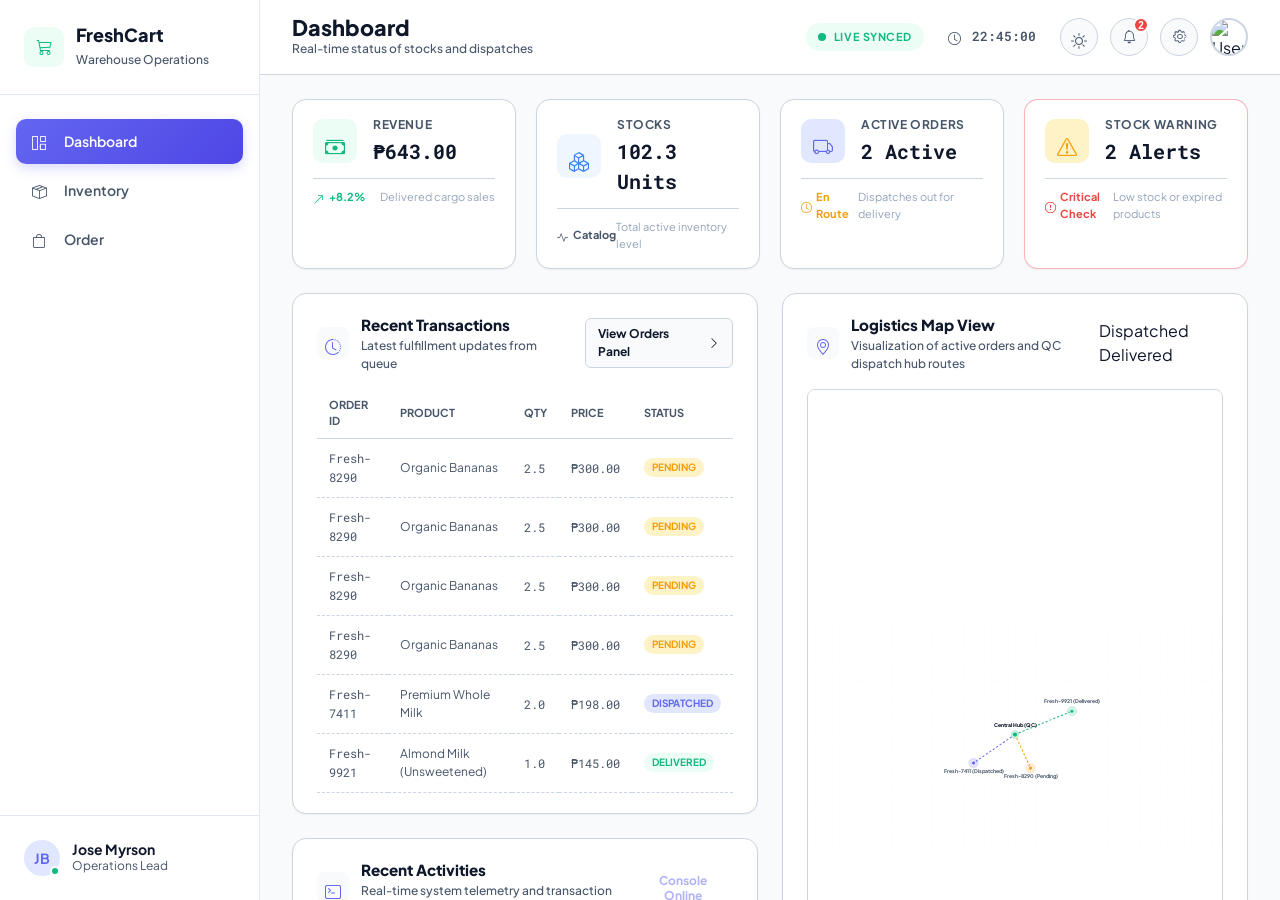
==== commit baf2134c: "feat: initialize LogiCart project with OOP architecture, inventory models, and dashboard structure" ====
--- a/frontend/dashboard.html
+++ b/frontend/dashboard.html
@@ -253,6 +253,27 @@
                         <td class="text-mono">₱300.00</td>
                         <td><span class="status-badge-inline pending">Pending</span></td>
                       </tr>
+                       <tr>
+                        <td><span class="text-mono">Fresh-8290</span></td>
+                        <td>Organic Bananas</td>
+                        <td class="text-mono">2.5</td>
+                        <td class="text-mono">₱300.00</td>
+                        <td><span class="status-badge-inline pending">Pending</span></td>
+                      </tr>
+                       <tr>
+                        <td><span class="text-mono">Fresh-8290</span></td>
+                        <td>Organic Bananas</td>
+                        <td class="text-mono">2.5</td>
+                        <td class="text-mono">₱300.00</td>
+                        <td><span class="status-badge-inline pending">Pending</span></td>
+                      </tr>
+                       <tr>
+                        <td><span class="text-mono">Fresh-8290</span></td>
+                        <td>Organic Bananas</td>
+                        <td class="text-mono">2.5</td>
+                        <td class="text-mono">₱300.00</td>
+                        <td><span class="status-badge-inline pending">Pending</span></td>
+                      </tr>
                       <tr>
                         <td><span class="text-mono">Fresh-7411</span></td>
                         <td>Premium Whole Milk</td>
@@ -372,17 +393,6 @@
 
   </div>
 
-  <!-- Theme Toggle Persistence Script -->
-  <script>
-    document.getElementById('theme-toggle').addEventListener('change', (e) => {
-      if (e.target.checked) {
-        localStorage.setItem('theme', 'dark');
-        document.body.classList.add('dark-mode');
-      } else {
-        localStorage.setItem('theme', 'light');
-        document.body.classList.remove('dark-mode');
-      }
-    });
-  </script>
+   <script type="module" src="javascript/access/dashboard.js"></script>
 </body>
 </html>
--- a/frontend/styles/dashboard.css
+++ b/frontend/styles/dashboard.css
@@ -132,7 +132,7 @@
 /* Dashboard Two-Column Grid */
 .dashboard-grid {
   display: grid;
-  grid-template-columns: 1.1fr 1fr;
+  grid-template-columns: 1fr 1fr;
   gap: 1.5rem;
   align-items: stretch;
 }
@@ -196,7 +196,6 @@
 /* Recent Transactions (Mini-table) */
 .recent-orders-container {
   overflow-y: auto;
-  max-height: 200px;
 }
 
 .recent-orders-table {
